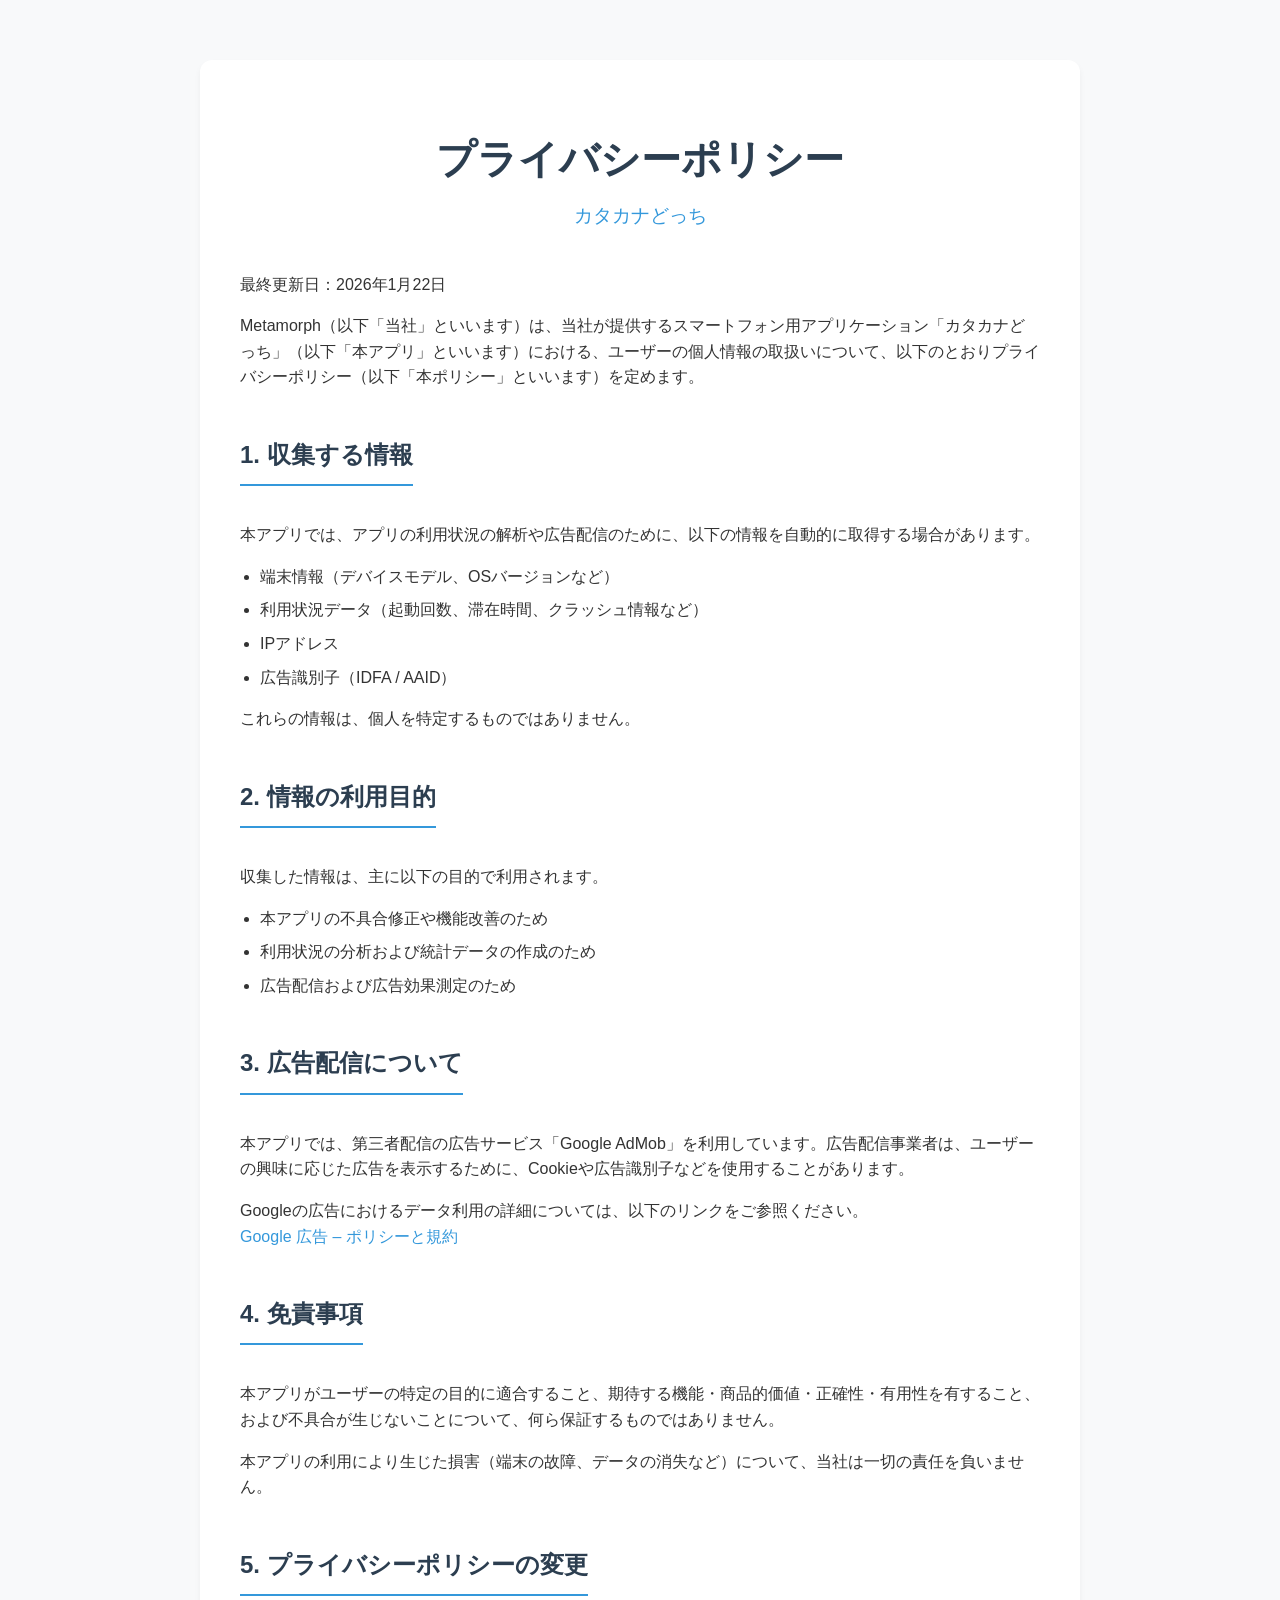
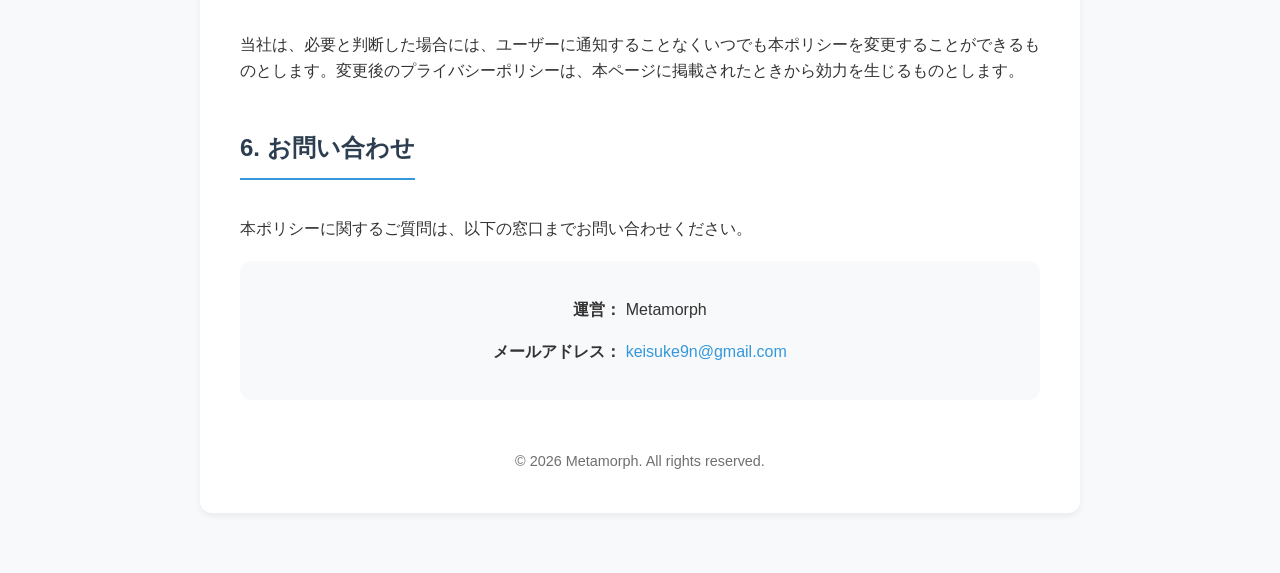
==== index.html @ 7fe048a9 "Add files via upload" ====
<!DOCTYPE html>
<html lang="ja">

<head>
    <meta charset="UTF-8">
    <meta name="viewport" content="width=device-width, initial-scale=1.0">
    <title>プライバシーポリシー - カタカナどっち</title>
    <link rel="stylesheet" href="privacy.css">
</head>

<body>
    <div class="container">
        <h1>プライバシーポリシー</h1>
        <div class="app-name">カタカナどっち</div>

        <p>最終更新日：2026年1月22日</p>

        <p>Metamorph（以下「当社」といいます）は、当社が提供するスマートフォン用アプリケーション「カタカナどっち」（以下「本アプリ」といいます）における、ユーザーの個人情報の取扱いについて、以下のとおりプライバシーポリシー（以下「本ポリシー」といいます）を定めます。</p>

        <h2>1. 収集する情報</h2>
        <p>本アプリでは、アプリの利用状況の解析や広告配信のために、以下の情報を自動的に取得する場合があります。</p>
        <ul>
            <li>端末情報（デバイスモデル、OSバージョンなど）</li>
            <li>利用状況データ（起動回数、滞在時間、クラッシュ情報など）</li>
            <li>IPアドレス</li>
            <li>広告識別子（IDFA / AAID）</li>
        </ul>
        <p>これらの情報は、個人を特定するものではありません。</p>

        <h2>2. 情報の利用目的</h2>
        <p>収集した情報は、主に以下の目的で利用されます。</p>
        <ul>
            <li>本アプリの不具合修正や機能改善のため</li>
            <li>利用状況の分析および統計データの作成のため</li>
            <li>広告配信および広告効果測定のため</li>
        </ul>

        <h2>3. 広告配信について</h2>
        <p>本アプリでは、第三者配信の広告サービス「Google AdMob」を利用しています。広告配信事業者は、ユーザーの興味に応じた広告を表示するために、Cookieや広告識別子などを使用することがあります。</p>
        <p>Googleの広告におけるデータ利用の詳細については、以下のリンクをご参照ください。<br>
        <a href="https://policies.google.com/technologies/ads?hl=ja" target="_blank">Google 広告 – ポリシーと規約</a></p>

        <h2>4. 免責事項</h2>
        <p>本アプリがユーザーの特定の目的に適合すること、期待する機能・商品的価値・正確性・有用性を有すること、および不具合が生じないことについて、何ら保証するものではありません。</p>
        <p>本アプリの利用により生じた損害（端末の故障、データの消失など）について、当社は一切の責任を負いません。</p>

        <h2>5. プライバシーポリシーの変更</h2>
        <p>当社は、必要と判断した場合には、ユーザーに通知することなくいつでも本ポリシーを変更することができるものとします。変更後のプライバシーポリシーは、本ページに掲載されたときから効力を生じるものとします。</p>

        <h2>6. お問い合わせ</h2>
        <p>本ポリシーに関するご質問は、以下の窓口までお問い合わせください。</p>
        
        <div class="contact-info">
            <p><strong>運営：</strong> Metamorph</p>
            <p><strong>メールアドレス：</strong> <a href="mailto:keisuke9n@gmail.com">keisuke9n@gmail.com</a></p>
        </div>

        <div class="footer">
            &copy; 2026 Metamorph. All rights reserved.
        </div>
    </div>
</body>

</html>
---- privacy.css ----
:root {
    --bg-color: #f8f9fa;
    --text-color: #333;
    --container-bg: #ffffff;
    --primary-color: #2c3e50;
    --accent-color: #3498db;
    --border-radius: 12px;
    --shadow: 0 4px 6px rgba(0, 0, 0, 0.05);
}

@media (prefers-color-scheme: dark) {
    :root {
        --bg-color: #1a1a1a;
        --text-color: #e0e0e0;
        --container-bg: #2d2d2d;
        --primary-color: #ecf0f1;
        --accent-color: #5dade2;
        --shadow: 0 4px 6px rgba(0, 0, 0, 0.3);
    }
}

body {
    font-family: -apple-system, BlinkMacSystemFont, "Segoe UI", Roboto, "Hiragino Kaku Gothic ProN", "Hiragino Sans", "Meiryo", sans-serif;
    background-color: var(--bg-color);
    color: var(--text-color);
    line-height: 1.6;
    margin: 0;
    padding: 20px;
}

.container {
    max-width: 800px;
    margin: 40px auto;
    background-color: var(--container-bg);
    padding: 40px;
    border-radius: var(--border-radius);
    box-shadow: var(--shadow);
}

h1 {
    font-size: 2.5rem;
    color: var(--primary-color);
    margin-bottom: 10px;
    text-align: center;
}

.app-name {
    text-align: center;
    font-size: 1.2rem;
    color: var(--accent-color);
    margin-bottom: 40px;
    font-weight: 500;
}

h2 {
    font-size: 1.5rem;
    color: var(--primary-color);
    margin-top: 30px;
    border-bottom: 2px solid var(--accent-color);
    padding-bottom: 10px;
    display: inline-block;
}

p {
    margin-bottom: 16px;
}

ul {
    margin-bottom: 16px;
    padding-left: 20px;
}

li {
    margin-bottom: 8px;
}

a {
    color: var(--accent-color);
    text-decoration: none;
    transition: opacity 0.2s;
}

a:hover {
    opacity: 0.8;
    text-decoration: underline;
}

.contact-info {
    background-color: var(--bg-color);
    padding: 20px;
    border-radius: var(--border-radius);
    margin-top: 20px;
    text-align: center;
}

.footer {
    text-align: center;
    margin-top: 50px;
    font-size: 0.9rem;
    opacity: 0.7;
}

@media (max-width: 600px) {
    .container {
        padding: 20px;
        margin: 20px auto;
    }
    
    h1 {
        font-size: 2rem;
    }
}
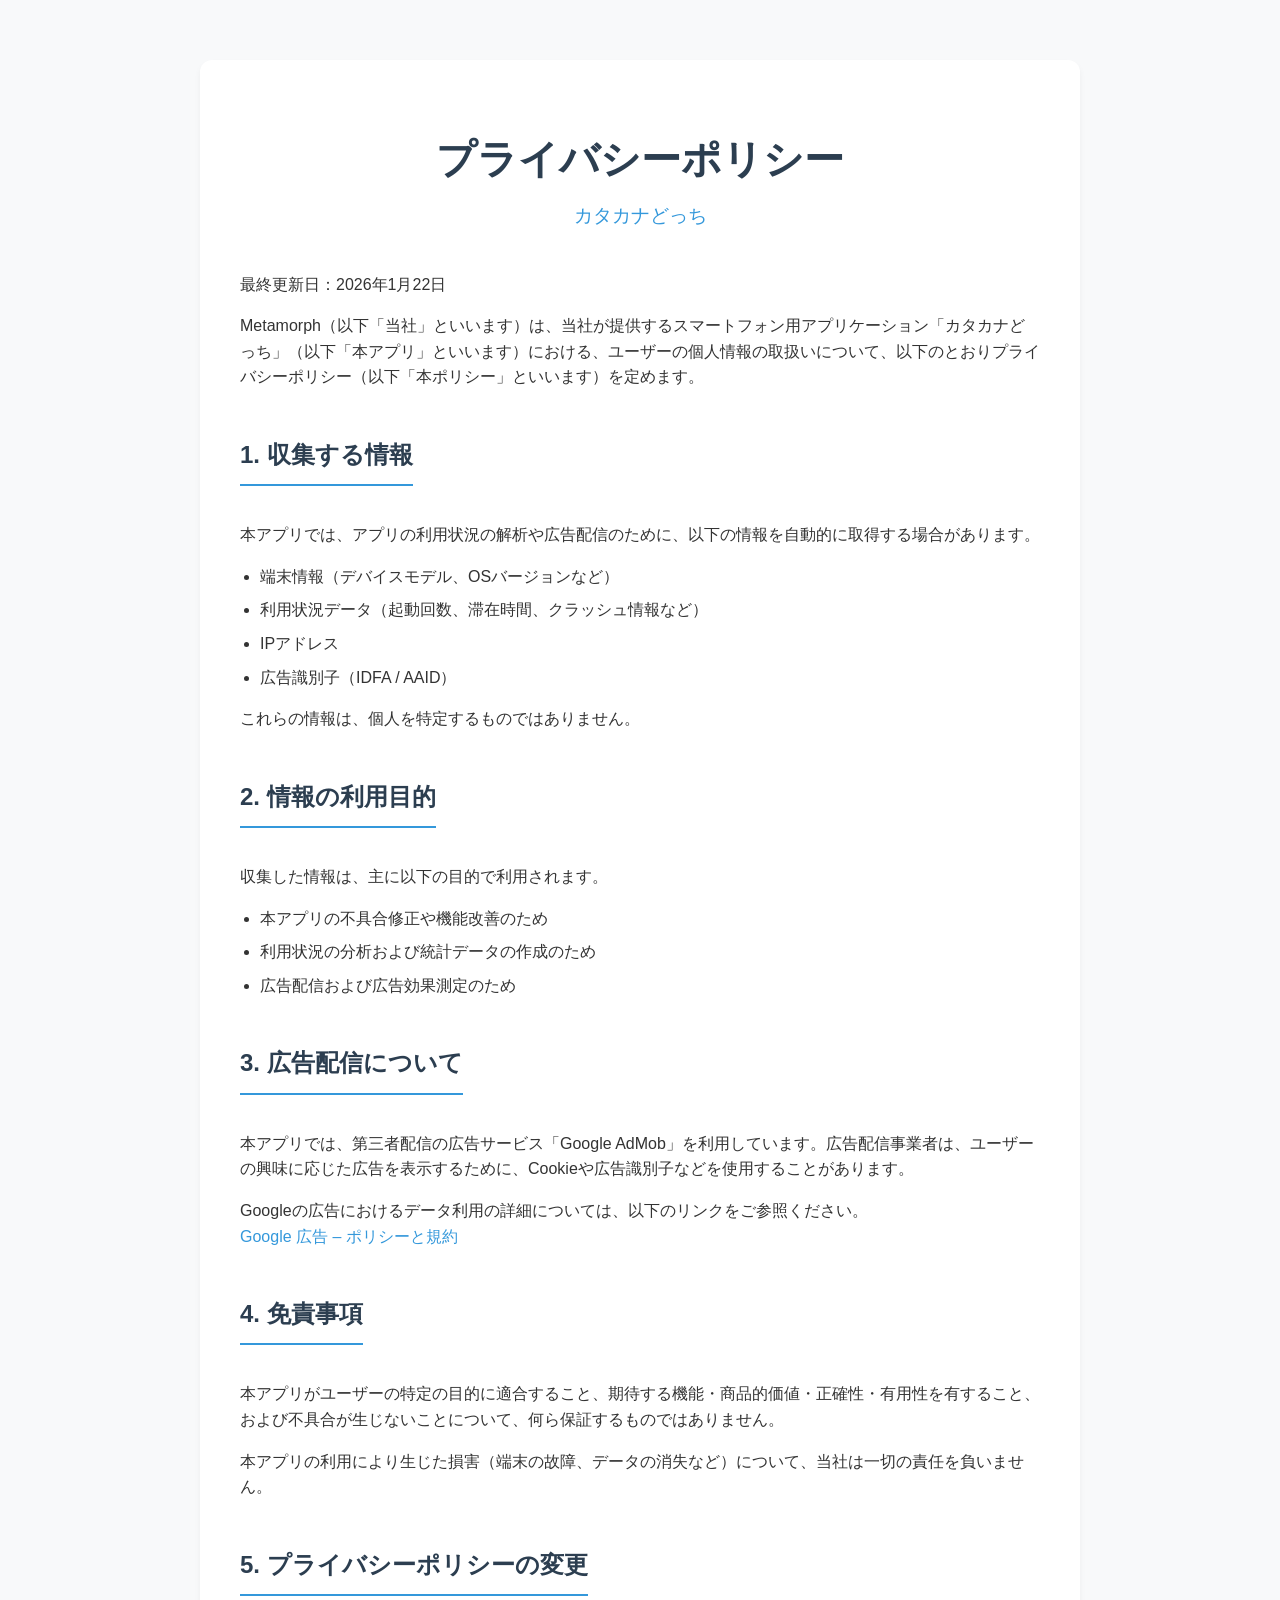
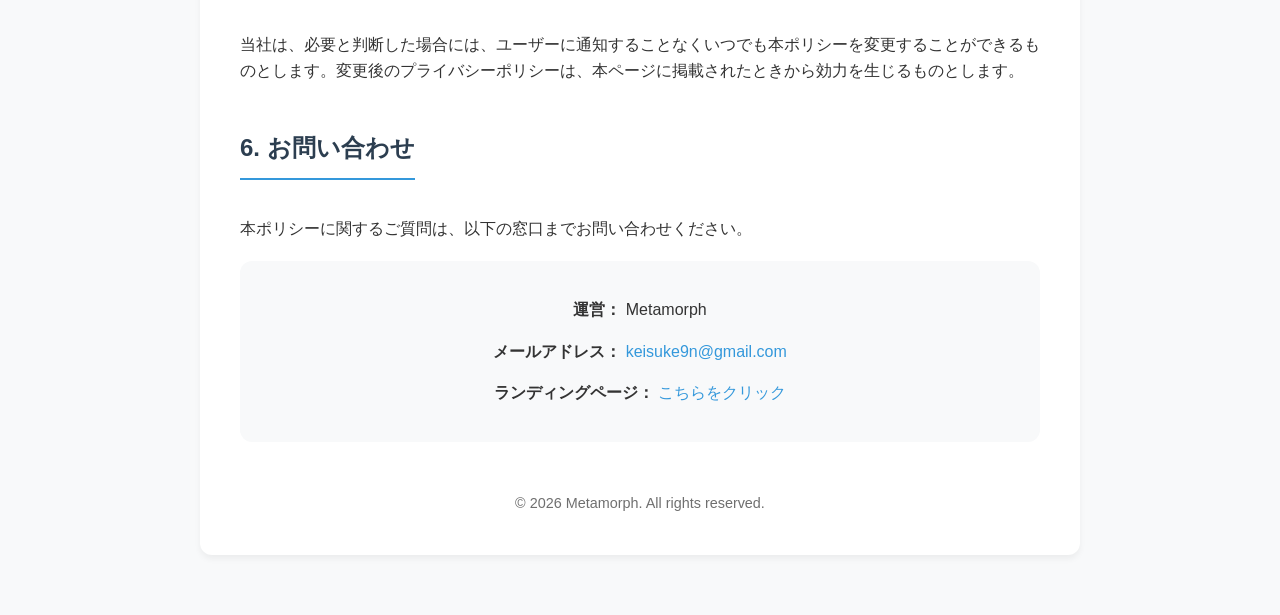
==== commit 4f1bb1d9: "Update index.html" ====
--- a/index.html
+++ b/index.html
@@ -53,6 +53,7 @@
         <div class="contact-info">
             <p><strong>運営：</strong> Metamorph</p>
             <p><strong>メールアドレス：</strong> <a href="mailto:keisuke9n@gmail.com">keisuke9n@gmail.com</a></p>
+            <p><strong>ランディングページ：</strong> <a href="landing.html">こちらをクリック</a></p>
         </div>
 
         <div class="footer">
